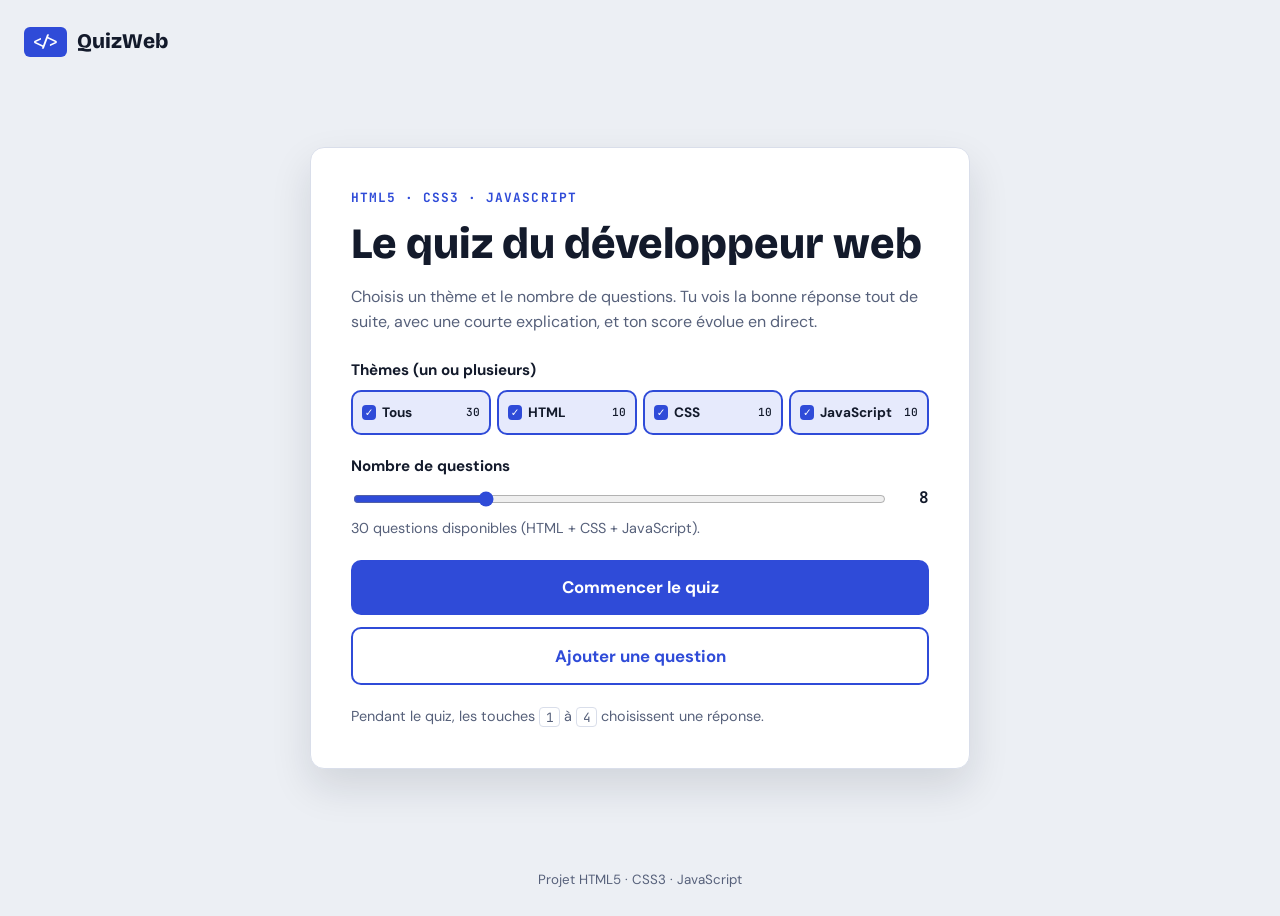
==== index.html @ e0afcb3a "add files" ====
<!DOCTYPE html>
<html lang="fr">
<head>
  <meta charset="UTF-8">
  <meta name="viewport" content="width=device-width, initial-scale=1.0">
  <title>QuizWeb</title>
  <meta name="description" content="Quiz interactif sur HTML, CSS et JavaScript : choix des thèmes, nombre de questions, ajout de ses propres questions.">
  <link rel="preconnect" href="https://fonts.googleapis.com">
  <link rel="preconnect" href="https://fonts.gstatic.com" crossorigin>
  <link rel="stylesheet" href="https://fonts.googleapis.com/css2?family=Bricolage+Grotesque:opsz,wght@12..96,600;12..96,800&family=DM+Sans:wght@400;500;700&family=JetBrains+Mono:wght@500;700&display=swap">
  <link rel="stylesheet" href="css/style.css">
</head>
<body>
<a class="skip-link" href="#main">Aller au contenu</a>

<header class="site-header">
  <span class="logo" aria-hidden="true">&lt;/&gt;</span>
  <span class="brand">QuizWeb</span>
</header>

<main id="main" class="container">

  <!-- ===== Menu (accueil) ===== -->
  <section id="screen-home" class="card screen active" aria-labelledby="home-title">
    <p class="eyebrow">HTML5 · CSS3 · JavaScript</p>
    <h1 id="home-title">Le quiz du développeur web</h1>
    <p class="lead">Choisis un thème et le nombre de questions. Tu vois la bonne réponse tout de suite, avec une courte explication, et ton score évolue en direct.</p>

    <form id="setup-form" novalidate>
      <fieldset class="field">
        <legend>Thèmes (un ou plusieurs)</legend>
        <div class="segmented" id="topic-group">
          <div class="seg">
            <input type="checkbox" id="topic-all" checked>
            <label for="topic-all">Tous <span class="n" data-n="all"></span></label>
          </div>
          <div class="seg">
            <input type="checkbox" name="topic" id="topic-html" value="html" checked>
            <label for="topic-html">HTML <span class="n" data-n="html"></span></label>
          </div>
          <div class="seg">
            <input type="checkbox" name="topic" id="topic-css" value="css" checked>
            <label for="topic-css">CSS <span class="n" data-n="css"></span></label>
          </div>
          <div class="seg">
            <input type="checkbox" name="topic" id="topic-js" value="js" checked>
            <label for="topic-js">JavaScript <span class="n" data-n="js"></span></label>
          </div>
        </div>
      </fieldset>

      <div class="field">
        <label class="lbl" for="count">Nombre de questions</label>
        <div class="range-row">
          <input type="range" id="count" min="1" max="8" value="8">
          <output id="count-out" for="count">8</output>
        </div>
        <p class="hint" id="pool-info"></p>
      </div>

      <div class="actions">
        <button id="btn-start" class="btn btn-primary" type="submit">Commencer le quiz</button>
        <button id="btn-add" class="btn btn-secondary" type="button">Ajouter une question</button>
      </div>
    </form>

    <p class="keys-hint">Pendant le quiz, les touches <kbd>1</kbd> à <kbd>4</kbd> choisissent une réponse.</p>
  </section>

  <!-- ===== Ajouter une question ===== -->
  <section id="screen-add" class="card screen" aria-labelledby="add-title" hidden>
    <p class="eyebrow">Mes questions</p>
    <h2 id="add-title" tabindex="-1">Ajouter une question</h2>

    <form id="add-form" class="form-grid" novalidate>
      <div>
        <label for="new-topic">Thème</label>
        <select id="new-topic">
          <option value="html">HTML</option>
          <option value="css">CSS</option>
          <option value="js">JavaScript</option>
        </select>
      </div>

      <div>
        <label for="new-q">Question</label>
        <textarea id="new-q" rows="2" maxlength="240" placeholder="Ex. Quelle balise définit le titre principal d'une page ?"></textarea>
      </div>

      <fieldset class="field opts">
        <legend>Réponses (2 minimum)</legend>
        <div class="opts-grid">
          <div><label for="new-o0">Réponse A</label><input type="text" id="new-o0" maxlength="120" autocomplete="off"></div>
          <div><label for="new-o1">Réponse B</label><input type="text" id="new-o1" maxlength="120" autocomplete="off"></div>
          <div><label for="new-o2">Réponse C</label><input type="text" id="new-o2" maxlength="120" autocomplete="off"></div>
          <div><label for="new-o3">Réponse D</label><input type="text" id="new-o3" maxlength="120" autocomplete="off"></div>
        </div>
      </fieldset>

      <div>
        <label for="new-answer">Bonne réponse</label>
        <select id="new-answer">
          <option value="0">A</option>
          <option value="1">B</option>
          <option value="2">C</option>
          <option value="3">D</option>
        </select>
      </div>

      <div>
        <label for="new-explain">Explication (facultatif)</label>
        <input type="text" id="new-explain" maxlength="240" autocomplete="off" placeholder="Affichée après la réponse">
      </div>

      <p id="add-status" class="status" role="status" aria-live="polite"></p>

      <div class="actions">
        <button class="btn btn-primary" type="submit">Ajouter la question</button>
        <button id="btn-back" class="btn btn-secondary" type="button">Retour au menu</button>
      </div>
    </form>

    <h3 class="list-title">Questions ajoutées</h3>
    <p class="hint" id="custom-empty">Aucune question ajoutée pour le moment.</p>
    <ul class="custom-list" id="custom-list"></ul>
  </section>

  <!-- ===== Interface de quiz ===== -->
  <section id="screen-quiz" class="card screen" aria-labelledby="question-text" hidden>
    <button id="btn-quit" class="btn-text" type="button">&larr; Retour au menu</button>

    <div class="quiz-top">
      <p class="counter" id="counter" aria-live="polite">Question 1 / 8</p>
      <p class="live-score" aria-live="polite">Score <strong id="live-score">0</strong></p>
    </div>

    <div class="progress" role="progressbar" aria-label="Progression du quiz"
         aria-valuemin="0" aria-valuemax="100" aria-valuenow="0" id="progress">
      <div class="progress-bar" id="progress-bar"></div>
    </div>

    <h2 id="question-text" class="question" tabindex="-1"></h2>

    <div id="answers" class="answers" role="group" aria-labelledby="question-text"></div>

    <div id="feedback" class="feedback" role="status" aria-live="assertive" hidden></div>

    <button id="btn-next" class="btn btn-primary" type="button" hidden>Question suivante</button>
  </section>

  <!-- ===== Résultats ===== -->
  <section id="screen-result" class="card screen" aria-labelledby="result-title" hidden>
    <p class="eyebrow" id="result-emoji">Résultat</p>
    <h2 id="result-title" tabindex="-1">Quiz terminé</h2>

    <div class="score-ring" id="score-ring" role="img" aria-label="Score final">
      <span id="final-score">0/8</span>
    </div>

    <p id="result-message" class="lead"></p>

    <details class="review">
      <summary>Voir le détail de mes réponses</summary>
      <ol id="review-list"></ol>
    </details>

    <div class="actions">
      <button id="btn-restart" class="btn btn-primary" type="button">Rejouer</button>
      <button id="btn-menu" class="btn btn-secondary" type="button">Retour au menu</button>
    </div>
  </section>

</main>

<footer class="site-footer">
  <small>Projet HTML5 · CSS3 · JavaScript</small>
</footer>

<script src="js/script.js"></script>
</body>
</html>
---- css/style.css ----
/* Mise en page : une carte centrée sur un fond uni, en-tête et pied de page en Flexbox,
   réponses en Grid (1 colonne sur mobile, 2 dès 560px). */

/* ============ Tokens ============ */
:root {
  --bg: #eceff4;
  --surface: #ffffff;
  --ink: #131a2b;
  --muted: #56607a;
  --line: #d9deea;
  --accent: #2f4bd8;
  --accent-hover: #2339ad;
  --accent-ink: #ffffff;
  --accent-soft: #e6eafc;
  --good: #167a3c;
  --good-bg: #dff5e7;
  --good-ink: #0e4a24;
  --bad: #c62828;
  --bad-bg: #fde4e4;
  --bad-ink: #7a1414;
  --focus: #b45309;
  --shadow: 0 18px 40px rgba(19, 26, 43, .12);

  --font-display: "Bricolage Grotesque", "Segoe UI", system-ui, sans-serif;
  --font-body: "DM Sans", system-ui, -apple-system, "Segoe UI", sans-serif;
  --font-mono: "JetBrains Mono", ui-monospace, "SFMono-Regular", Menlo, Consolas, monospace;
  --radius: 14px;
}

@media (prefers-color-scheme: dark) {
  :root:not([data-theme="light"]) {
    --bg: #0d1220;
    --surface: #161d31;
    --ink: #eaeefb;
    --muted: #a3adc9;
    --line: #2b3552;
    --accent: #7d92ff;
    --accent-hover: #9aabff;
    --accent-ink: #0d1220;
    --accent-soft: #232d57;
    --good: #4cc47a;
    --good-bg: #123522;
    --good-ink: #bdf0d0;
    --bad: #ff7b7b;
    --bad-bg: #451a1a;
    --bad-ink: #ffd0d0;
    --focus: #fbbf24;
    --shadow: 0 18px 40px rgba(0, 0, 0, .45);
    color-scheme: dark;
  }
}
:root[data-theme="dark"] {
  --bg: #0d1220;
  --surface: #161d31;
  --ink: #eaeefb;
  --muted: #a3adc9;
  --line: #2b3552;
  --accent: #7d92ff;
  --accent-hover: #9aabff;
  --accent-ink: #0d1220;
  --accent-soft: #232d57;
  --good: #4cc47a;
  --good-bg: #123522;
  --good-ink: #bdf0d0;
  --bad: #ff7b7b;
  --bad-bg: #451a1a;
  --bad-ink: #ffd0d0;
  --focus: #fbbf24;
  --shadow: 0 18px 40px rgba(0, 0, 0, .45);
  color-scheme: dark;
}

/* Permet d'animer le remplissage du cercle de score */
@property --pct {
  syntax: "<number>";
  inherits: false;
  initial-value: 0;
}

/* ============ Base ============ */
*, *::before, *::after { box-sizing: border-box; }

body {
  min-height: 100vh;
  display: flex;
  flex-direction: column;
  padding-block: 0;
  padding-left: max(16px, env(safe-area-inset-left, 0px));
  padding-right: max(16px, env(safe-area-inset-right, 0px));
  font-family: var(--font-body);
  font-size: 1rem;
  line-height: 1.55;
  color: var(--ink);
  background: var(--bg);
}

.skip-link {
  position: absolute;
  left: 1rem;
  top: -4rem;
  background: var(--surface);
  color: var(--accent);
  padding: .5rem 1rem;
  border-radius: 8px;
  z-index: 10;
}
.skip-link:focus { top: 1rem; }

.site-header {
  display: flex;
  align-items: center;
  gap: .6rem;
  padding-block: 1.1rem .4rem;
  font-family: var(--font-display);
  font-weight: 800;
  font-size: 1.3rem;
}
.logo {
  font-family: var(--font-mono);
  font-weight: 700;
  font-size: .95rem;
  color: var(--accent-ink);
  background: var(--accent);
  padding: .2rem .5rem;
  border-radius: 6px;
}

.container {
  flex: 1;
  display: flex;
  align-items: center;
  justify-content: center;
  padding-block: 1rem;
}

.site-footer {
  text-align: center;
  padding-block: 1rem;
  color: var(--muted);
}

/* ============ Carte ============ */
.card {
  width: 100%;
  max-width: 660px;
  min-width: 0;
  background: var(--surface);
  border: 1px solid var(--line);
  border-radius: var(--radius);
  box-shadow: var(--shadow);
  padding: clamp(1.25rem, 4vw, 2.5rem);
}

.screen[hidden] { display: none; }
.screen.active { animation: slideIn .4s ease both; }

h1, h2 {
  margin: 0 0 1rem;
  font-family: var(--font-display);
  font-weight: 800;
  line-height: 1.15;
  text-wrap: balance;
}
h1 { font-size: clamp(1.9rem, 6vw, 2.7rem); }

.eyebrow {
  margin: 0 0 .75rem;
  font-family: var(--font-mono);
  font-size: .8rem;
  font-weight: 700;
  letter-spacing: .08em;
  text-transform: uppercase;
  color: var(--accent);
}

.lead { color: var(--muted); max-width: 60ch; margin: 0 0 1.5rem; }

.chips {
  list-style: none;
  padding: 0;
  margin: 0 0 1.75rem;
  display: flex;
  flex-wrap: wrap;
  gap: .5rem;
}
.chips li {
  background: var(--accent-soft);
  color: var(--ink);
  padding: .3rem .8rem;
  border-radius: 999px;
  font-size: .9rem;
  font-weight: 500;
}
kbd {
  font-family: var(--font-mono);
  font-size: .8rem;
  background: var(--surface);
  border: 1px solid var(--line);
  border-radius: 4px;
  padding: .05rem .35rem;
}

/* ============ Boutons ============ */
.btn {
  display: block;
  width: 100%;
  border: 0;
  border-radius: 10px;
  padding: .9rem 1.25rem;
  font: inherit;
  font-size: 1.05rem;
  font-weight: 700;
  cursor: pointer;
  transition: transform .15s ease, background .2s;
}
.btn-primary { background: var(--accent); color: var(--accent-ink); }
.btn-primary:hover { background: var(--accent-hover); transform: translateY(-2px); }
.btn-primary:active { transform: translateY(0); }

:focus-visible {
  outline: 3px solid var(--focus);
  outline-offset: 3px;
}

/* ============ Quiz ============ */
.btn-text {
  display: inline-block;
  margin: 0 0 1rem -.4rem;
  padding: .3rem .4rem;
  border: 0;
  border-radius: 8px;
  background: transparent;
  color: var(--muted);
  font: inherit;
  font-size: .9rem;
  font-weight: 700;
  cursor: pointer;
}
.btn-text:hover { color: var(--accent); background: var(--accent-soft); }

.quiz-top {
  display: flex;
  justify-content: space-between;
  align-items: baseline;
  gap: 1rem;
  margin-bottom: .75rem;
  font-weight: 500;
}
.quiz-top p { margin: 0; }
.counter { font-family: var(--font-mono); font-size: .9rem; color: var(--muted); }
.live-score { font-weight: 700; }
.live-score strong {
  display: inline-block;
  min-width: 1ch;
  color: var(--accent);
  font-family: var(--font-mono);
  font-variant-numeric: tabular-nums;
}
.live-score strong.bump { animation: bump .4s ease; }

.progress {
  height: 8px;
  background: var(--line);
  border-radius: 999px;
  overflow: hidden;
  margin-bottom: 1.5rem;
}
.progress-bar {
  height: 100%;
  width: 0;
  background: var(--accent);
  border-radius: 999px;
  transition: width .5s ease;
}

.question { font-size: clamp(1.2rem, 3.6vw, 1.55rem); outline: none; }

.answers {
  display: grid;
  grid-template-columns: 1fr;
  gap: .75rem;
  margin-bottom: 1rem;
}
@media (min-width: 560px) {
  .answers { grid-template-columns: 1fr 1fr; }
}

.answer {
  display: flex;
  align-items: center;
  gap: .75rem;
  min-width: 0;
  text-align: left;
  width: 100%;
  background: var(--surface);
  color: var(--ink);
  border: 2px solid var(--line);
  border-radius: 10px;
  padding: .8rem 1rem;
  font: inherit;
  cursor: pointer;
  transition: border-color .2s, background .2s, transform .15s;
}
.answer .label {
  min-width: 0;
  overflow-wrap: anywhere;
  font-family: var(--font-mono);
  font-size: .9rem;
  font-weight: 500;
}
.answer:hover:not(:disabled) {
  border-color: var(--accent);
  background: var(--accent-soft);
  transform: translateY(-2px);
}
.answer .key {
  flex: none;
  display: grid;
  place-items: center;
  width: 1.9rem;
  height: 1.9rem;
  border-radius: 6px;
  background: var(--line);
  color: var(--ink);
  font-family: var(--font-mono);
  font-weight: 700;
  font-size: .85rem;
}
.answer .icon { margin-left: auto; flex: none; font-weight: 800; }

.answer:disabled { cursor: default; color: var(--ink); }
.answer.correct {
  border-color: var(--good);
  background: var(--good-bg);
  animation: pop .4s ease;
}
.answer.correct .key { background: var(--good); color: var(--surface); }
.answer.correct .icon { color: var(--good); }
.answer.wrong {
  border-color: var(--bad);
  background: var(--bad-bg);
  animation: shake .45s ease;
}
.answer.wrong .key { background: var(--bad); color: var(--surface); }
.answer.wrong .icon { color: var(--bad); }
.answer.dim { opacity: .55; }

.feedback {
  border-radius: 10px;
  padding: .85rem 1rem;
  margin-bottom: 1rem;
  font-weight: 500;
  animation: slideIn .35s ease both;
}
.feedback.good { background: var(--good-bg); color: var(--good-ink); }
.feedback.bad  { background: var(--bad-bg);  color: var(--bad-ink); }

/* ============ Résultats ============ */
.score-ring {
  --pct: 0;
  width: 160px;
  max-width: 100%;
  aspect-ratio: 1;
  margin: 1rem auto 1.5rem;
  border-radius: 50%;
  display: grid;
  place-items: center;
  background:
    radial-gradient(closest-side, var(--surface) 78%, transparent 80% 100%),
    conic-gradient(var(--accent) calc(var(--pct) * 1%), var(--line) 0);
  font-family: var(--font-mono);
  font-size: 2rem;
  font-weight: 700;
  color: var(--accent);
  transition: --pct 1s ease;
}
#screen-result .lead { text-align: center; margin-inline: auto; }
#screen-result h2, #screen-result .eyebrow { text-align: center; }

.review { margin-bottom: 1.5rem; }
.review summary { cursor: pointer; font-weight: 700; color: var(--accent); }
.review ol { padding-left: 1.25rem; }
.review li { margin: .7rem 0; }
.review .ok  { color: var(--good); font-weight: 800; }
.review .ko  { color: var(--bad);  font-weight: 800; }
.review small { display: block; color: var(--muted); overflow-wrap: anywhere; }

/* ============ Menu et formulaires ============ */
.field { border: 0; padding: 0; margin: 0 0 1.25rem; min-width: 0; }
.field > legend,
.lbl {
  display: block;
  padding: 0;
  margin-bottom: .5rem;
  font-weight: 700;
  font-size: .95rem;
}

.segmented {
  display: grid;
  grid-template-columns: repeat(2, 1fr);
  gap: .5rem;
}
.seg { position: relative; min-width: 0; }
.seg input {
  position: absolute;
  inset: 0;
  opacity: 0;
  margin: 0;
  cursor: pointer;
}
.seg label {
  display: flex;
  align-items: center;
  justify-content: space-between;
  gap: .5rem;
  height: 100%;
  padding: .7rem .9rem;
  border: 2px solid var(--line);
  border-radius: 10px;
  font-weight: 700;
  cursor: pointer;
  transition: border-color .2s, background .2s;
}
.seg label { min-width: 0; }
.seg label .n { flex: none; }
.seg label::before {
  content: "";
  flex: none;
  width: 1.05rem;
  height: 1.05rem;
  border: 2px solid var(--muted);
  border-radius: 4px;
  font-size: .75rem;
  line-height: .85rem;
  text-align: center;
  color: var(--accent-ink);
}
.seg input:checked + label::before {
  content: "✓";
  background: var(--accent);
  border-color: var(--accent);
}
.seg label .n { margin-left: auto; }
.seg .n {
  font-family: var(--font-mono);
  font-size: .75rem;
  font-weight: 500;
  color: var(--muted);
}
.seg input:hover + label { border-color: var(--accent); }
.seg input:checked + label { border-color: var(--accent); background: var(--accent-soft); }
.seg input:checked + label .n { color: var(--ink); }
.seg input:focus-visible + label { outline: 3px solid var(--focus); outline-offset: 3px; }

/* Une seule ligne dès que la carte est assez large */
@media (min-width: 560px) {
  .segmented { grid-template-columns: repeat(4, 1fr); gap: .4rem; }
  .seg label { padding: .6rem .55rem; gap: .35rem; font-size: .85rem; }
  .seg label::before { width: .9rem; height: .9rem; line-height: .7rem; font-size: .65rem; }
  .seg .n { font-size: .7rem; }
}

.range-row { display: flex; align-items: center; gap: 1rem; }
.range-row input[type="range"] { flex: 1; min-width: 0; accent-color: var(--accent); }
.range-row output {
  min-width: 2.5ch;
  text-align: right;
  font-family: var(--font-mono);
  font-weight: 700;
  font-variant-numeric: tabular-nums;
}
.hint { margin: .4rem 0 0; color: var(--muted); font-size: .9rem; }
.keys-hint { margin: 1.25rem 0 0; color: var(--muted); font-size: .9rem; }

.actions { display: grid; gap: .75rem; }

.btn-secondary {
  background: transparent;
  color: var(--accent);
  border: 2px solid var(--accent);
}
.btn-secondary:hover { background: var(--accent-soft); transform: translateY(-2px); }
.btn:disabled { opacity: .5; cursor: not-allowed; transform: none; }

.form-grid { display: grid; gap: 1rem; }
.form-grid label {
  display: block;
  margin-bottom: .3rem;
  font-weight: 700;
  font-size: .9rem;
}
input[type="text"], textarea, select {
  width: 100%;
  min-width: 0;
  font: inherit;
  color: var(--ink);
  background: var(--surface);
  border: 2px solid var(--line);
  border-radius: 10px;
  padding: .6rem .8rem;
}
textarea { resize: vertical; min-height: 4.5rem; }
input[type="text"]:focus, textarea:focus, select:focus { border-color: var(--accent); }
::placeholder { color: var(--muted); opacity: .8; }

.opts { margin: 0; }
.opts-grid { display: grid; grid-template-columns: 1fr; gap: .75rem; }
@media (min-width: 560px) {
  .opts-grid { grid-template-columns: 1fr 1fr; }
}

.status { min-height: 1.5rem; margin: 0; font-weight: 500; }
.status.ok  { color: var(--good); }
.status.err { color: var(--bad); }

#screen-add h2 { outline: none; }
.list-title { margin: 2rem 0 .25rem; font-family: var(--font-display); font-size: 1.1rem; }
.custom-list { list-style: none; padding: 0; margin: .75rem 0 0; display: grid; gap: .5rem; }
.custom-list li {
  display: flex;
  align-items: center;
  justify-content: space-between;
  gap: .75rem;
  border: 1px solid var(--line);
  border-radius: 10px;
  padding: .6rem .8rem;
}
.custom-list .t { min-width: 0; overflow-wrap: anywhere; }
.badge {
  display: inline-block;
  margin-right: .5rem;
  padding: .05rem .45rem;
  border-radius: 4px;
  background: var(--accent-soft);
  font-family: var(--font-mono);
  font-size: .7rem;
  font-weight: 700;
  text-transform: uppercase;
}
.btn-small {
  flex: none;
  border: 1px solid var(--line);
  border-radius: 8px;
  background: transparent;
  color: var(--bad);
  padding: .35rem .7rem;
  font: inherit;
  font-size: .85rem;
  font-weight: 700;
  cursor: pointer;
}
.btn-small:hover { background: var(--bad-bg); }

/* ============ Animations ============ */
@keyframes slideIn { from { opacity: 0; transform: translateY(14px); } to { opacity: 1; transform: none; } }
@keyframes pop     { 0% { transform: scale(1); } 50% { transform: scale(1.03); } 100% { transform: scale(1); } }
@keyframes shake   { 0%,100% { transform: translateX(0); } 20%,60% { transform: translateX(-6px); } 40%,80% { transform: translateX(6px); } }
@keyframes bump    { 0% { transform: scale(1); } 50% { transform: scale(1.5); } 100% { transform: scale(1); } }

/* Respect des préférences d'accessibilité */
@media (prefers-reduced-motion: reduce) {
  *, *::before, *::after {
    animation-duration: .01ms !important;
    animation-iteration-count: 1 !important;
    transition-duration: .01ms !important;
  }
}

/* ============ Responsive ============ */
@media (max-width: 400px) {
  .score-ring { width: 130px; font-size: 1.6rem; }
}
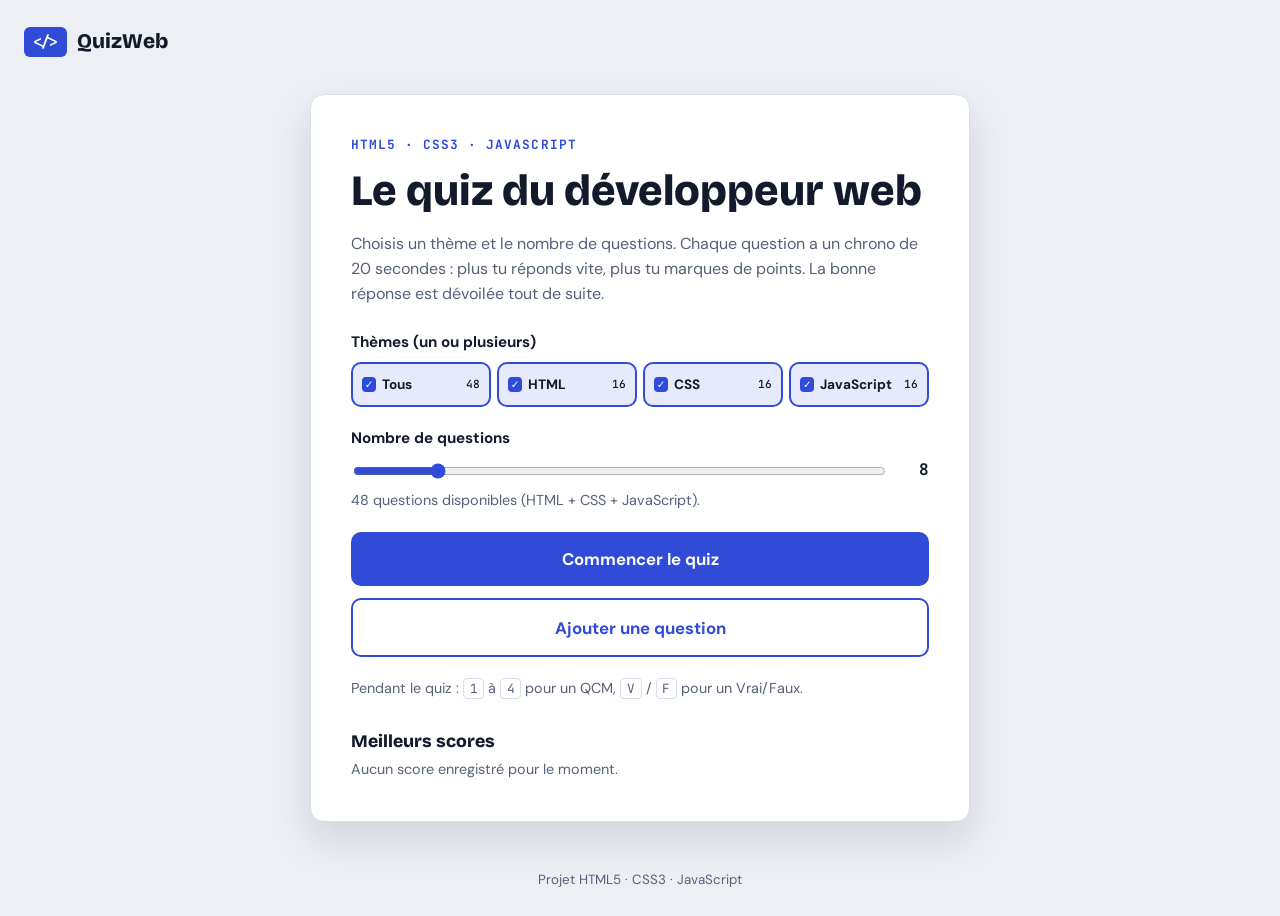
==== commit f7672f79: "Enhance quiz description and user instructions Updated quiz description and instructions for better " ====
--- a/index.html
+++ b/index.html
@@ -4,7 +4,7 @@
   <meta charset="UTF-8">
   <meta name="viewport" content="width=device-width, initial-scale=1.0">
   <title>QuizWeb</title>
-  <meta name="description" content="Quiz interactif sur HTML, CSS et JavaScript : choix des thèmes, nombre de questions, ajout de ses propres questions.">
+  <meta name="description" content="Quiz interactif sur HTML, CSS et JavaScript : QCM et Vrai/Faux, chrono, score avec pénalité de temps, meilleurs scores et ajout de ses propres questions.">
   <link rel="preconnect" href="https://fonts.googleapis.com">
   <link rel="preconnect" href="https://fonts.gstatic.com" crossorigin>
   <link rel="stylesheet" href="https://fonts.googleapis.com/css2?family=Bricolage+Grotesque:opsz,wght@12..96,600;12..96,800&family=DM+Sans:wght@400;500;700&family=JetBrains+Mono:wght@500;700&display=swap">
@@ -24,7 +24,7 @@
   <section id="screen-home" class="card screen active" aria-labelledby="home-title">
     <p class="eyebrow">HTML5 · CSS3 · JavaScript</p>
     <h1 id="home-title">Le quiz du développeur web</h1>
-    <p class="lead">Choisis un thème et le nombre de questions. Tu vois la bonne réponse tout de suite, avec une courte explication, et ton score évolue en direct.</p>
+    <p class="lead">Choisis un thème et le nombre de questions. Chaque question a un chrono de 20 secondes : plus tu réponds vite, plus tu marques de points. La bonne réponse est dévoilée tout de suite.</p>
 
     <form id="setup-form" novalidate>
       <fieldset class="field">
@@ -64,7 +64,14 @@
       </div>
     </form>
 
-    <p class="keys-hint">Pendant le quiz, les touches <kbd>1</kbd> à <kbd>4</kbd> choisissent une réponse.</p>
+    <p class="keys-hint">Pendant le quiz : <kbd>1</kbd> à <kbd>4</kbd> pour un QCM, <kbd>V</kbd> / <kbd>F</kbd> pour un Vrai/Faux.</p>
+
+    <!-- Meilleurs scores (localStorage) -->
+    <section class="best" aria-labelledby="best-title">
+      <h2 id="best-title" class="list-title">Meilleurs scores</h2>
+      <p class="hint" id="best-empty">Aucun score enregistré pour le moment.</p>
+      <ol class="best-list" id="best-list" hidden></ol>
+    </section>
   </section>
 
   <!-- ===== Ajouter une question ===== -->
@@ -73,6 +80,14 @@
     <h2 id="add-title" tabindex="-1">Ajouter une question</h2>
 
     <form id="add-form" class="form-grid" novalidate>
+      <div>
+        <label for="new-type">Type de question</label>
+        <select id="new-type">
+          <option value="qcm">QCM (2 à 4 réponses)</option>
+          <option value="truefalse">Vrai / Faux</option>
+        </select>
+      </div>
+
       <div>
         <label for="new-topic">Thème</label>
         <select id="new-topic">
@@ -87,7 +102,7 @@
         <textarea id="new-q" rows="2" maxlength="240" placeholder="Ex. Quelle balise définit le titre principal d'une page ?"></textarea>
       </div>
 
-      <fieldset class="field opts">
+      <fieldset class="field opts" id="new-options-field">
         <legend>Réponses (2 minimum)</legend>
         <div class="opts-grid">
           <div><label for="new-o0">Réponse A</label><input type="text" id="new-o0" maxlength="120" autocomplete="off"></div>
@@ -130,8 +145,17 @@
     <button id="btn-quit" class="btn-text" type="button">&larr; Retour au menu</button>
 
     <div class="quiz-top">
-      <p class="counter" id="counter" aria-live="polite">Question 1 / 8</p>
-      <p class="live-score" aria-live="polite">Score <strong id="live-score">0</strong></p>
+      <div class="quiz-top-info">
+        <p class="counter" id="counter" aria-live="polite">Question 1 / 8</p>
+        <p class="live-score">Score <strong id="live-score">0</strong> <span class="unit">pts</span></p>
+      </div>
+
+      <div class="timer" id="timer" role="timer" aria-live="off" aria-label="Temps restant : 20 secondes">
+        <span class="timer-value" id="timer-value">20</span>
+        <div class="timer-track" aria-hidden="true">
+          <div class="timer-bar" id="timer-bar"></div>
+        </div>
+      </div>
     </div>
 
     <div class="progress" role="progressbar" aria-label="Progression du quiz"
@@ -139,9 +163,10 @@
       <div class="progress-bar" id="progress-bar"></div>
     </div>
 
-    <h2 id="question-text" class="question" tabindex="-1"></h2>
-
-    <div id="answers" class="answers" role="group" aria-labelledby="question-text"></div>
+    <div class="question-body" id="question-body">
+      <h2 id="question-text" class="question" tabindex="-1"></h2>
+      <div id="answers" class="answers" role="group" aria-labelledby="question-text"></div>
+    </div>
 
     <div id="feedback" class="feedback" role="status" aria-live="assertive" hidden></div>
 
@@ -150,13 +175,12 @@
 
   <!-- ===== Résultats ===== -->
   <section id="screen-result" class="card screen" aria-labelledby="result-title" hidden>
-    <p class="eyebrow" id="result-emoji">Résultat</p>
+    <p class="eyebrow" id="result-grade">Résultat</p>
     <h2 id="result-title" tabindex="-1">Quiz terminé</h2>
 
-    <div class="score-ring" id="score-ring" role="img" aria-label="Score final">
-      <span id="final-score">0/8</span>
-    </div>
-
+    <p class="final-score" id="final-score" role="img" aria-label="Score final">0 pts</p>
+    <p class="result-sub" id="result-sub"></p>
+    <p class="result-best" id="result-best"></p>
     <p id="result-message" class="lead"></p>
 
     <details class="review">
@@ -176,6 +200,6 @@
   <small>Projet HTML5 · CSS3 · JavaScript</small>
 </footer>
 
-<script src="js/script.js"></script>
+<script src="js/script.js" defer></script>
 </body>
 </html>
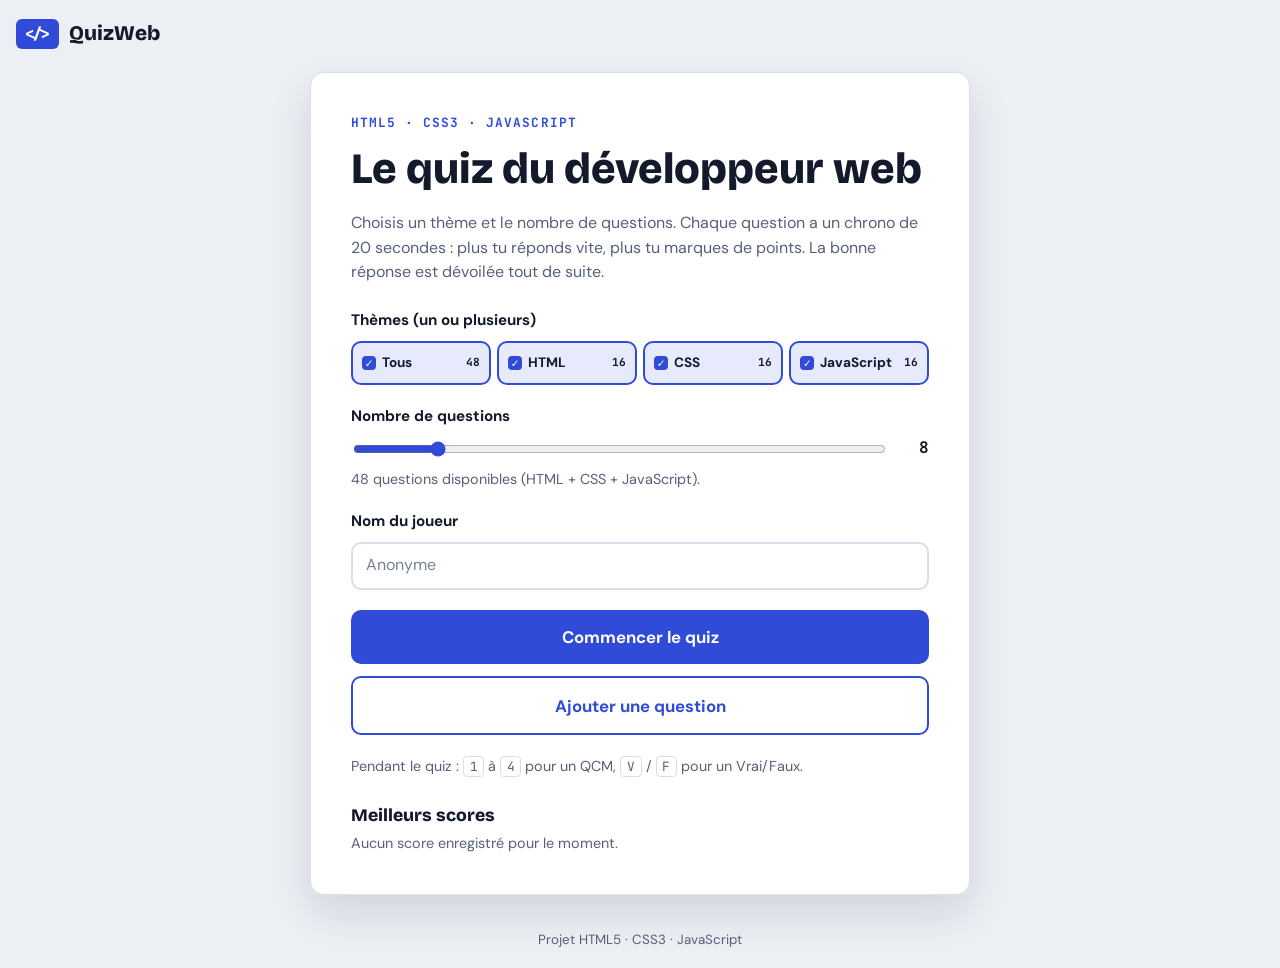
==== commit f0e5d3fa: "Add player name input field to index.html" ====
--- a/index.html
+++ b/index.html
@@ -58,6 +58,11 @@
         <p class="hint" id="pool-info"></p>
       </div>
 
+       <div class="field">
+        <label class="lbl" for="player-name">Nom du joueur</label>
+        <input type="text" id="player-name" maxlength="40" autocomplete="nickname" placeholder="Anonyme">
+      </div>
+
       <div class="actions">
         <button id="btn-start" class="btn btn-primary" type="submit">Commencer le quiz</button>
         <button id="btn-add" class="btn btn-secondary" type="button">Ajouter une question</button>
--- a/css/style.css
+++ b/css/style.css
@@ -1,7 +1,12 @@
-/* Mise en page : une carte centrée sur un fond uni, en-tête et pied de page en Flexbox,
-   réponses en Grid (1 colonne sur mobile, 2 dès 560px). */
-
-/* ============ Tokens ============ */
+/* ============================================================
+   QuizWeb — feuille de style unique
+   1. Jetons        2. Base          3. Structure
+   4. Typographie   5. Boutons       6. Formulaires
+   7. Accueil       8. Quiz          9. Résultats
+   10. Mes questions                 11. Animations
+   ============================================================ */
+
+/* ============ 1. Jetons ============ */
 :root {
   --bg: #eceff4;
   --surface: #ffffff;
@@ -23,12 +28,14 @@
 
   --font-display: "Bricolage Grotesque", "Segoe UI", system-ui, sans-serif;
   --font-body: "DM Sans", system-ui, -apple-system, "Segoe UI", sans-serif;
-  --font-mono: "JetBrains Mono", ui-monospace, "SFMono-Regular", Menlo, Consolas, monospace;
+  --font-mono: "JetBrains Mono", ui-monospace, Menlo, Consolas, monospace;
   --radius: 14px;
 }
 
+/* Thème sombre automatique */
 @media (prefers-color-scheme: dark) {
-  :root:not([data-theme="light"]) {
+  :root {
+    color-scheme: dark;
     --bg: #0d1220;
     --surface: #161d31;
     --ink: #eaeefb;
@@ -46,45 +53,19 @@
     --bad-ink: #ffd0d0;
     --focus: #fbbf24;
     --shadow: 0 18px 40px rgba(0, 0, 0, .45);
-    color-scheme: dark;
   }
 }
-:root[data-theme="dark"] {
-  --bg: #0d1220;
-  --surface: #161d31;
-  --ink: #eaeefb;
-  --muted: #a3adc9;
-  --line: #2b3552;
-  --accent: #7d92ff;
-  --accent-hover: #9aabff;
-  --accent-ink: #0d1220;
-  --accent-soft: #232d57;
-  --good: #4cc47a;
-  --good-bg: #123522;
-  --good-ink: #bdf0d0;
-  --bad: #ff7b7b;
-  --bad-bg: #451a1a;
-  --bad-ink: #ffd0d0;
-  --focus: #fbbf24;
-  --shadow: 0 18px 40px rgba(0, 0, 0, .45);
-  color-scheme: dark;
-}
-
-/* Permet d'animer le remplissage du cercle de score */
-@property --pct {
-  syntax: "<number>";
-  inherits: false;
-  initial-value: 0;
-}
-
-/* ============ Base ============ */
+
+/* ============ 2. Base ============ */
 *, *::before, *::after { box-sizing: border-box; }
+
+[hidden] { display: none !important; }
 
 body {
   min-height: 100vh;
+  margin: 0;
   display: flex;
   flex-direction: column;
-  padding-block: 0;
   padding-left: max(16px, env(safe-area-inset-left, 0px));
   padding-right: max(16px, env(safe-area-inset-right, 0px));
   font-family: var(--font-body);
@@ -98,31 +79,33 @@
   position: absolute;
   left: 1rem;
   top: -4rem;
-  background: var(--surface);
-  color: var(--accent);
   padding: .5rem 1rem;
   border-radius: 8px;
+  background: var(--surface);
+  color: var(--accent);
   z-index: 10;
 }
 .skip-link:focus { top: 1rem; }
 
+:focus-visible { outline: 3px solid var(--focus); outline-offset: 3px; }
+
+/* ============ 3. Structure ============ */
 .site-header {
   display: flex;
   align-items: center;
   gap: .6rem;
-  padding-block: 1.1rem .4rem;
+  padding: 1.1rem 0 .4rem;
   font-family: var(--font-display);
   font-weight: 800;
   font-size: 1.3rem;
 }
 .logo {
-  font-family: var(--font-mono);
-  font-weight: 700;
-  font-size: .95rem;
-  color: var(--accent-ink);
-  background: var(--accent);
   padding: .2rem .5rem;
   border-radius: 6px;
+  background: var(--accent);
+  color: var(--accent-ink);
+  font-family: var(--font-mono);
+  font-size: .95rem;
 }
 
 .container {
@@ -130,30 +113,27 @@
   display: flex;
   align-items: center;
   justify-content: center;
-  padding-block: 1rem;
+  padding: 1rem 0;
 }
 
 .site-footer {
+  padding: 1rem 0;
   text-align: center;
-  padding-block: 1rem;
   color: var(--muted);
 }
 
-/* ============ Carte ============ */
 .card {
   width: 100%;
   max-width: 660px;
   min-width: 0;
-  background: var(--surface);
+  padding: clamp(1.25rem, 4vw, 2.5rem);
   border: 1px solid var(--line);
   border-radius: var(--radius);
+  background: var(--surface);
   box-shadow: var(--shadow);
-  padding: clamp(1.25rem, 4vw, 2.5rem);
-}
-
-.screen[hidden] { display: none; }
-.screen.active { animation: slideIn .4s ease both; }
-
+}
+
+/* ============ 4. Typographie ============ */
 h1, h2 {
   margin: 0 0 1rem;
   font-family: var(--font-display);
@@ -162,6 +142,7 @@
   text-wrap: balance;
 }
 h1 { font-size: clamp(1.9rem, 6vw, 2.7rem); }
+h3 { margin: 2rem 0 .25rem; font-family: var(--font-display); font-size: 1.1rem; }
 
 .eyebrow {
   margin: 0 0 .75rem;
@@ -173,58 +154,44 @@
   color: var(--accent);
 }
 
-.lead { color: var(--muted); max-width: 60ch; margin: 0 0 1.5rem; }
-
-.chips {
-  list-style: none;
-  padding: 0;
-  margin: 0 0 1.75rem;
-  display: flex;
-  flex-wrap: wrap;
-  gap: .5rem;
-}
-.chips li {
-  background: var(--accent-soft);
-  color: var(--ink);
-  padding: .3rem .8rem;
-  border-radius: 999px;
-  font-size: .9rem;
-  font-weight: 500;
-}
+.lead { max-width: 60ch; margin: 0 0 1.5rem; color: var(--muted); }
+
 kbd {
-  font-family: var(--font-mono);
-  font-size: .8rem;
-  background: var(--surface);
+  padding: .05rem .35rem;
   border: 1px solid var(--line);
   border-radius: 4px;
-  padding: .05rem .35rem;
-}
-
-/* ============ Boutons ============ */
+  background: var(--surface);
+  font-family: var(--font-mono);
+  font-size: .8rem;
+}
+
+/* ============ 5. Boutons ============ */
 .btn {
   display: block;
   width: 100%;
+  padding: .9rem 1.25rem;
   border: 0;
   border-radius: 10px;
-  padding: .9rem 1.25rem;
   font: inherit;
   font-size: 1.05rem;
   font-weight: 700;
+  text-align: center;
+  text-decoration: none;
   cursor: pointer;
-  transition: transform .15s ease, background .2s;
+  transition: background .2s, transform .15s;
 }
 .btn-primary { background: var(--accent); color: var(--accent-ink); }
 .btn-primary:hover { background: var(--accent-hover); transform: translateY(-2px); }
-.btn-primary:active { transform: translateY(0); }
-
-:focus-visible {
-  outline: 3px solid var(--focus);
-  outline-offset: 3px;
-}
-
-/* ============ Quiz ============ */
+.btn-secondary {
+  border: 2px solid var(--accent);
+  background: transparent;
+  color: var(--accent);
+}
+.btn-secondary:hover { background: var(--accent-soft); transform: translateY(-2px); }
+.btn:active { transform: none; }
+.btn:disabled { opacity: .5; cursor: not-allowed; transform: none; }
+
 .btn-text {
-  display: inline-block;
   margin: 0 0 1rem -.4rem;
   padding: .3rem .4rem;
   border: 0;
@@ -236,83 +203,237 @@
   font-weight: 700;
   cursor: pointer;
 }
-.btn-text:hover { color: var(--accent); background: var(--accent-soft); }
-
+.btn-text:hover { background: var(--accent-soft); color: var(--accent); }
+
+.btn-small {
+  flex: none;
+  padding: .35rem .7rem;
+  border: 1px solid var(--line);
+  border-radius: 8px;
+  background: transparent;
+  color: var(--bad);
+  font: inherit;
+  font-size: .85rem;
+  font-weight: 700;
+  cursor: pointer;
+}
+.btn-small:hover { background: var(--bad-bg); }
+
+.actions { display: grid; gap: .75rem; }
+
+/* ============ 6. Formulaires ============ */
+.field { min-width: 0; margin: 0 0 1.25rem; padding: 0; border: 0; }
+.field > legend,
+.lbl {
+  display: block;
+  margin-bottom: .5rem;
+  padding: 0;
+  font-size: .95rem;
+  font-weight: 700;
+}
+
+.segmented {
+  display: grid;
+  grid-template-columns: repeat(2, 1fr);
+  gap: .5rem;
+}
+.seg { position: relative; min-width: 0; }
+.seg input {
+  position: absolute;
+  inset: 0;
+  margin: 0;
+  opacity: 0;
+  cursor: pointer;
+}
+.seg label {
+  display: flex;
+  align-items: center;
+  gap: .5rem;
+  height: 100%;
+  padding: .7rem .9rem;
+  border: 2px solid var(--line);
+  border-radius: 10px;
+  font-weight: 700;
+  cursor: pointer;
+  transition: border-color .2s, background .2s;
+}
+.seg label::before {
+  content: "";
+  flex: none;
+  width: 1rem;
+  height: 1rem;
+  border: 2px solid var(--muted);
+  border-radius: 4px;
+  font-size: .7rem;
+  line-height: .8rem;
+  text-align: center;
+  color: var(--accent-ink);
+}
+.seg input:checked + label::before { content: "✓"; background: var(--accent); border-color: var(--accent); }
+.seg input:checked + label { border-color: var(--accent); background: var(--accent-soft); }
+.seg input:hover + label { border-color: var(--accent); }
+.seg input:focus-visible + label { outline: 3px solid var(--focus); outline-offset: 3px; }
+.seg .n { margin-left: auto; color: var(--muted); font-family: var(--font-mono); font-size: .75rem; }
+.seg input:checked + label .n { color: var(--ink); }
+
+.range-row { display: flex; align-items: center; gap: 1rem; }
+.range-row input[type="range"] { flex: 1; min-width: 0; accent-color: var(--accent); }
+.range-row output {
+  min-width: 2.5ch;
+  text-align: right;
+  font-family: var(--font-mono);
+  font-weight: 700;
+  font-variant-numeric: tabular-nums;
+}
+
+.hint { margin: .4rem 0 0; color: var(--muted); font-size: .9rem; }
+.keys-hint { margin: 1.25rem 0 0; color: var(--muted); font-size: .9rem; }
+
+.form-grid { display: grid; gap: 1rem; }
+.form-grid label { display: block; margin-bottom: .3rem; font-size: .9rem; font-weight: 700; }
+
+input[type="text"], textarea, select {
+  width: 100%;
+  min-width: 0;
+  padding: .6rem .8rem;
+  border: 2px solid var(--line);
+  border-radius: 10px;
+  background: var(--surface);
+  color: var(--ink);
+  font: inherit;
+}
+textarea { min-height: 4.5rem; resize: vertical; }
+input[type="text"]:focus, textarea:focus, select:focus { border-color: var(--accent); }
+::placeholder { color: var(--muted); opacity: .8; }
+
+.opts { margin: 0; }
+.opts-grid { display: grid; grid-template-columns: 1fr; gap: .75rem; }
+
+.status { min-height: 1.5rem; margin: 0; font-weight: 500; }
+.status.ok { color: var(--good); }
+.status.err { color: var(--bad); }
+
+/* ============ 7. Accueil et meilleurs scores ============ */
+.best { margin-top: 1.75rem; }
+.list-title { margin: 0 0 .25rem; font-family: var(--font-display); font-size: 1.1rem; }
+.best-list { list-style: none; margin: .75rem 0 0; padding: 0; display: grid; gap: .5rem; }
+.best-item {
+  display: flex;
+  align-items: center;
+  gap: .75rem;
+  padding: .55rem .8rem;
+  border: 1px solid var(--line);
+  border-radius: 10px;
+}
+.best-rank {
+  flex: none;
+  display: grid;
+  place-items: center;
+  width: 1.8rem;
+  height: 1.8rem;
+  border-radius: 50%;
+  background: var(--accent-soft);
+  color: var(--accent);
+  font-family: var(--font-mono);
+  font-size: .85rem;
+  font-weight: 700;
+}
+.best-name {
+  min-width: 0;
+  overflow-wrap: anywhere;
+  font-weight: 700;
+}
+.best-points { font-family: var(--font-mono); font-size: .95rem; }
+.best-detail { margin-left: auto; color: var(--muted); font-size: .8rem; text-align: right; }
+
+/* ============ 8. Quiz ============ */
 .quiz-top {
   display: flex;
+  align-items: center;
   justify-content: space-between;
-  align-items: baseline;
   gap: 1rem;
   margin-bottom: .75rem;
-  font-weight: 500;
-}
+}
+.quiz-top-info { min-width: 0; }
 .quiz-top p { margin: 0; }
-.counter { font-family: var(--font-mono); font-size: .9rem; color: var(--muted); }
+.counter { color: var(--muted); font-family: var(--font-mono); font-size: .9rem; }
 .live-score { font-weight: 700; }
 .live-score strong {
-  display: inline-block;
-  min-width: 1ch;
   color: var(--accent);
   font-family: var(--font-mono);
   font-variant-numeric: tabular-nums;
 }
-.live-score strong.bump { animation: bump .4s ease; }
+.live-score .unit { color: var(--muted); font-size: .85rem; font-weight: 500; }
+
+/* Chrono : valeur + barre horizontale */
+.timer { flex: none; width: 5.5rem; text-align: right; }
+.timer-value {
+  color: var(--accent);
+  font-family: var(--font-mono);
+  font-size: 1.15rem;
+  font-weight: 700;
+  font-variant-numeric: tabular-nums;
+}
+.timer-value::after {
+  content: " s";
+  color: var(--muted);
+  font-size: .7em;
+  font-weight: 500;
+}
+.timer-track {
+  height: 5px;
+  margin-top: .3rem;
+  border-radius: 999px;
+  background: var(--line);
+  overflow: hidden;
+}
+.timer-bar {
+  width: 100%;
+  height: 100%;
+  border-radius: 999px;
+  background: var(--accent);
+  transition: width .15s linear;
+}
+.timer.is-danger .timer-value { color: var(--bad); }
+.timer.is-danger .timer-bar { background: var(--bad); }
 
 .progress {
   height: 8px;
+  margin-bottom: 1.5rem;
+  border-radius: 999px;
   background: var(--line);
+  overflow: hidden;
+}
+.progress-bar {
+  width: 0;
+  height: 100%;
   border-radius: 999px;
-  overflow: hidden;
-  margin-bottom: 1.5rem;
-}
-.progress-bar {
-  height: 100%;
-  width: 0;
-  background: var(--accent);
-  border-radius: 999px;
-  transition: width .5s ease;
+  background: linear-gradient(90deg, var(--accent), var(--accent-hover));
+  transition: width .4s ease;
 }
 
 .question { font-size: clamp(1.2rem, 3.6vw, 1.55rem); outline: none; }
 
-.answers {
-  display: grid;
-  grid-template-columns: 1fr;
+.answers { display: grid; grid-template-columns: 1fr; gap: .75rem; margin-bottom: 1rem; }
+.answers.answers-tf { grid-template-columns: 1fr 1fr; }
+
+.answer {
+  display: flex;
+  align-items: center;
   gap: .75rem;
-  margin-bottom: 1rem;
-}
-@media (min-width: 560px) {
-  .answers { grid-template-columns: 1fr 1fr; }
-}
-
-.answer {
-  display: flex;
-  align-items: center;
-  gap: .75rem;
+  width: 100%;
   min-width: 0;
-  text-align: left;
-  width: 100%;
+  padding: .8rem 1rem;
+  border: 2px solid var(--line);
+  border-radius: 10px;
   background: var(--surface);
   color: var(--ink);
-  border: 2px solid var(--line);
-  border-radius: 10px;
-  padding: .8rem 1rem;
   font: inherit;
+  text-align: left;
   cursor: pointer;
-  transition: border-color .2s, background .2s, transform .15s;
-}
-.answer .label {
-  min-width: 0;
-  overflow-wrap: anywhere;
-  font-family: var(--font-mono);
-  font-size: .9rem;
-  font-weight: 500;
-}
-.answer:hover:not(:disabled) {
-  border-color: var(--accent);
-  background: var(--accent-soft);
-  transform: translateY(-2px);
-}
+  transition: border-color .2s, background .2s;
+}
+.answer:hover:not(:disabled) { border-color: var(--accent); background: var(--accent-soft); }
 .answer .key {
   flex: none;
   display: grid;
@@ -323,208 +444,67 @@
   background: var(--line);
   color: var(--ink);
   font-family: var(--font-mono);
-  font-weight: 700;
   font-size: .85rem;
-}
-.answer .icon { margin-left: auto; flex: none; font-weight: 800; }
-
-.answer:disabled { cursor: default; color: var(--ink); }
-.answer.correct {
-  border-color: var(--good);
-  background: var(--good-bg);
-  animation: pop .4s ease;
-}
+  font-weight: 700;
+}
+.answer .label { min-width: 0; overflow-wrap: anywhere; }
+.answer .icon { margin-left: auto; font-weight: 800; }
+
+.answer:disabled { cursor: default; }
+.answer.correct { border-color: var(--good); background: var(--good-bg); }
 .answer.correct .key { background: var(--good); color: var(--surface); }
 .answer.correct .icon { color: var(--good); }
-.answer.wrong {
-  border-color: var(--bad);
-  background: var(--bad-bg);
-  animation: shake .45s ease;
-}
+.answer.wrong { border-color: var(--bad); background: var(--bad-bg); }
 .answer.wrong .key { background: var(--bad); color: var(--surface); }
 .answer.wrong .icon { color: var(--bad); }
 .answer.dim { opacity: .55; }
 
 .feedback {
-  border-radius: 10px;
+  margin-bottom: 1rem;
   padding: .85rem 1rem;
-  margin-bottom: 1rem;
+  border-radius: 10px;
   font-weight: 500;
-  animation: slideIn .35s ease both;
 }
 .feedback.good { background: var(--good-bg); color: var(--good-ink); }
-.feedback.bad  { background: var(--bad-bg);  color: var(--bad-ink); }
-
-/* ============ Résultats ============ */
-.score-ring {
-  --pct: 0;
-  width: 160px;
-  max-width: 100%;
-  aspect-ratio: 1;
-  margin: 1rem auto 1.5rem;
-  border-radius: 50%;
-  display: grid;
-  place-items: center;
-  background:
-    radial-gradient(closest-side, var(--surface) 78%, transparent 80% 100%),
-    conic-gradient(var(--accent) calc(var(--pct) * 1%), var(--line) 0);
-  font-family: var(--font-mono);
-  font-size: 2rem;
-  font-weight: 700;
-  color: var(--accent);
-  transition: --pct 1s ease;
-}
-#screen-result .lead { text-align: center; margin-inline: auto; }
-#screen-result h2, #screen-result .eyebrow { text-align: center; }
-
-.review { margin-bottom: 1.5rem; }
-.review summary { cursor: pointer; font-weight: 700; color: var(--accent); }
+.feedback.bad { background: var(--bad-bg); color: var(--bad-ink); }
+
+/* ============ 9. Résultats ============ */
+#screen-result h2,
+#screen-result .eyebrow,
+.result-sub,
+.result-best { text-align: center; }
+
+.final-score {
+  margin: .5rem 0;
+  color: var(--accent);
+  font-family: var(--font-mono);
+  font-size: clamp(2.2rem, 10vw, 3.2rem);
+  font-weight: 700;
+  font-variant-numeric: tabular-nums;
+  text-align: center;
+}
+.result-sub { margin: 0 0 .25rem; color: var(--muted); }
+.result-best { margin: 0 0 1rem; color: var(--muted); font-size: .9rem; }
+#screen-result .lead { margin-inline: auto; text-align: center; }
+
+.review { margin: 1.5rem 0; }
+.review summary { color: var(--accent); font-weight: 700; cursor: pointer; }
 .review ol { padding-left: 1.25rem; }
 .review li { margin: .7rem 0; }
-.review .ok  { color: var(--good); font-weight: 800; }
-.review .ko  { color: var(--bad);  font-weight: 800; }
+.review .ok { color: var(--good); font-weight: 800; }
+.review .ko { color: var(--bad); font-weight: 800; }
 .review small { display: block; color: var(--muted); overflow-wrap: anywhere; }
 
-/* ============ Menu et formulaires ============ */
-.field { border: 0; padding: 0; margin: 0 0 1.25rem; min-width: 0; }
-.field > legend,
-.lbl {
-  display: block;
-  padding: 0;
-  margin-bottom: .5rem;
-  font-weight: 700;
-  font-size: .95rem;
-}
-
-.segmented {
-  display: grid;
-  grid-template-columns: repeat(2, 1fr);
-  gap: .5rem;
-}
-.seg { position: relative; min-width: 0; }
-.seg input {
-  position: absolute;
-  inset: 0;
-  opacity: 0;
-  margin: 0;
-  cursor: pointer;
-}
-.seg label {
-  display: flex;
-  align-items: center;
-  justify-content: space-between;
-  gap: .5rem;
-  height: 100%;
-  padding: .7rem .9rem;
-  border: 2px solid var(--line);
-  border-radius: 10px;
-  font-weight: 700;
-  cursor: pointer;
-  transition: border-color .2s, background .2s;
-}
-.seg label { min-width: 0; }
-.seg label .n { flex: none; }
-.seg label::before {
-  content: "";
-  flex: none;
-  width: 1.05rem;
-  height: 1.05rem;
-  border: 2px solid var(--muted);
-  border-radius: 4px;
-  font-size: .75rem;
-  line-height: .85rem;
-  text-align: center;
-  color: var(--accent-ink);
-}
-.seg input:checked + label::before {
-  content: "✓";
-  background: var(--accent);
-  border-color: var(--accent);
-}
-.seg label .n { margin-left: auto; }
-.seg .n {
-  font-family: var(--font-mono);
-  font-size: .75rem;
-  font-weight: 500;
-  color: var(--muted);
-}
-.seg input:hover + label { border-color: var(--accent); }
-.seg input:checked + label { border-color: var(--accent); background: var(--accent-soft); }
-.seg input:checked + label .n { color: var(--ink); }
-.seg input:focus-visible + label { outline: 3px solid var(--focus); outline-offset: 3px; }
-
-/* Une seule ligne dès que la carte est assez large */
-@media (min-width: 560px) {
-  .segmented { grid-template-columns: repeat(4, 1fr); gap: .4rem; }
-  .seg label { padding: .6rem .55rem; gap: .35rem; font-size: .85rem; }
-  .seg label::before { width: .9rem; height: .9rem; line-height: .7rem; font-size: .65rem; }
-  .seg .n { font-size: .7rem; }
-}
-
-.range-row { display: flex; align-items: center; gap: 1rem; }
-.range-row input[type="range"] { flex: 1; min-width: 0; accent-color: var(--accent); }
-.range-row output {
-  min-width: 2.5ch;
-  text-align: right;
-  font-family: var(--font-mono);
-  font-weight: 700;
-  font-variant-numeric: tabular-nums;
-}
-.hint { margin: .4rem 0 0; color: var(--muted); font-size: .9rem; }
-.keys-hint { margin: 1.25rem 0 0; color: var(--muted); font-size: .9rem; }
-
-.actions { display: grid; gap: .75rem; }
-
-.btn-secondary {
-  background: transparent;
-  color: var(--accent);
-  border: 2px solid var(--accent);
-}
-.btn-secondary:hover { background: var(--accent-soft); transform: translateY(-2px); }
-.btn:disabled { opacity: .5; cursor: not-allowed; transform: none; }
-
-.form-grid { display: grid; gap: 1rem; }
-.form-grid label {
-  display: block;
-  margin-bottom: .3rem;
-  font-weight: 700;
-  font-size: .9rem;
-}
-input[type="text"], textarea, select {
-  width: 100%;
-  min-width: 0;
-  font: inherit;
-  color: var(--ink);
-  background: var(--surface);
-  border: 2px solid var(--line);
-  border-radius: 10px;
-  padding: .6rem .8rem;
-}
-textarea { resize: vertical; min-height: 4.5rem; }
-input[type="text"]:focus, textarea:focus, select:focus { border-color: var(--accent); }
-::placeholder { color: var(--muted); opacity: .8; }
-
-.opts { margin: 0; }
-.opts-grid { display: grid; grid-template-columns: 1fr; gap: .75rem; }
-@media (min-width: 560px) {
-  .opts-grid { grid-template-columns: 1fr 1fr; }
-}
-
-.status { min-height: 1.5rem; margin: 0; font-weight: 500; }
-.status.ok  { color: var(--good); }
-.status.err { color: var(--bad); }
-
-#screen-add h2 { outline: none; }
-.list-title { margin: 2rem 0 .25rem; font-family: var(--font-display); font-size: 1.1rem; }
-.custom-list { list-style: none; padding: 0; margin: .75rem 0 0; display: grid; gap: .5rem; }
+/* ============ 10. Mes questions ============ */
+.custom-list { list-style: none; margin: .75rem 0 0; padding: 0; display: grid; gap: .5rem; }
 .custom-list li {
   display: flex;
   align-items: center;
   justify-content: space-between;
   gap: .75rem;
+  padding: .6rem .8rem;
   border: 1px solid var(--line);
   border-radius: 10px;
-  padding: .6rem .8rem;
 }
 .custom-list .t { min-width: 0; overflow-wrap: anywhere; }
 .badge {
@@ -538,36 +518,40 @@
   font-weight: 700;
   text-transform: uppercase;
 }
-.btn-small {
-  flex: none;
-  border: 1px solid var(--line);
-  border-radius: 8px;
-  background: transparent;
-  color: var(--bad);
-  padding: .35rem .7rem;
-  font: inherit;
-  font-size: .85rem;
-  font-weight: 700;
-  cursor: pointer;
-}
-.btn-small:hover { background: var(--bad-bg); }
-
-/* ============ Animations ============ */
-@keyframes slideIn { from { opacity: 0; transform: translateY(14px); } to { opacity: 1; transform: none; } }
-@keyframes pop     { 0% { transform: scale(1); } 50% { transform: scale(1.03); } 100% { transform: scale(1); } }
-@keyframes shake   { 0%,100% { transform: translateX(0); } 20%,60% { transform: translateX(-6px); } 40%,80% { transform: translateX(6px); } }
-@keyframes bump    { 0% { transform: scale(1); } 50% { transform: scale(1.5); } 100% { transform: scale(1); } }
-
-/* Respect des préférences d'accessibilité */
+
+/* ============ 11. Animations ============ */
+@keyframes fadeUp {
+  from { opacity: 0; transform: translateY(12px); }
+  to { opacity: 1; transform: none; }
+}
+.screen.active { animation: fadeUp .35s ease both; }
+
 @media (prefers-reduced-motion: reduce) {
   *, *::before, *::after {
     animation-duration: .01ms !important;
-    animation-iteration-count: 1 !important;
     transition-duration: .01ms !important;
   }
 }
 
-/* ============ Responsive ============ */
+/* ============ Adaptation mobile ============ */
+@media (min-width: 560px) {
+  .segmented { grid-template-columns: repeat(4, 1fr); gap: .4rem; }
+  .seg label { padding: .6rem .55rem; gap: .35rem; font-size: .85rem; }
+  .seg label::before { width: .9rem; height: .9rem; line-height: .7rem; font-size: .65rem; }
+  .seg .n { font-size: .7rem; }
+  .opts-grid { grid-template-columns: 1fr 1fr; }
+  .answers { grid-template-columns: 1fr 1fr; }
+}
+
+@media (max-width: 340px) {
+  .segmented { grid-template-columns: 1fr; }
+}
+
 @media (max-width: 400px) {
-  .score-ring { width: 130px; font-size: 1.6rem; }
-}
+  .seg label { padding: .65rem .55rem; gap: .4rem; font-size: .9rem; }
+  .seg label::before { width: .9rem; height: .9rem; line-height: .7rem; font-size: .65rem; }
+  .seg .n { font-size: .7rem; }
+  .timer { width: 4.5rem; }
+  .answers.answers-tf { grid-template-columns: 1fr; }
+  .best-detail { display: none; }
+}
